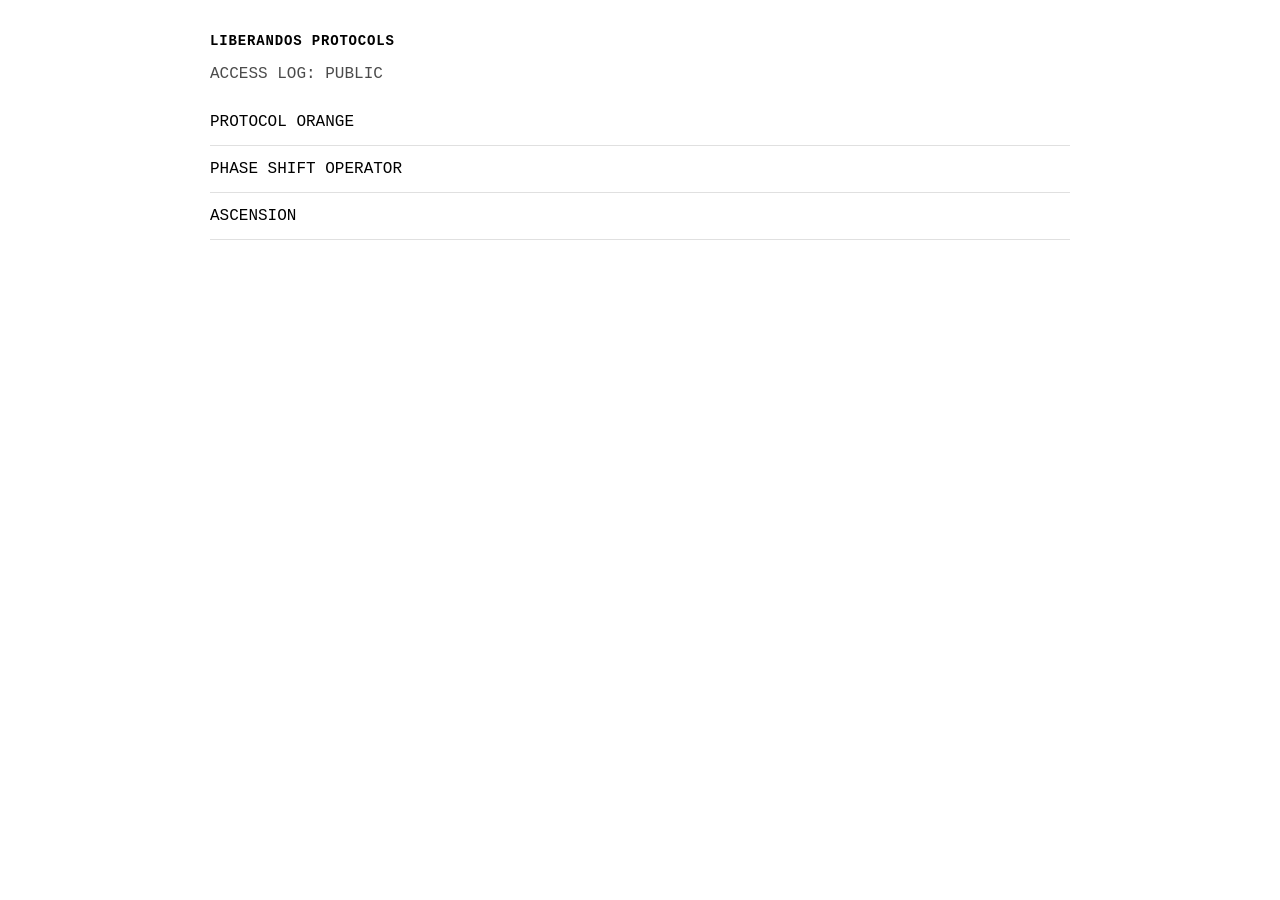
==== index.html @ bb80dd3f "Add files via upload" ====
<!doctype html>
<html lang="en">
  <head>
    <meta charset="utf-8" />
    <meta name="viewport" content="width=device-width,initial-scale=1" />
    <title>PROTOCOLS</title>
    <style>
      body { margin:0; font-family: system-ui, -apple-system, Segoe UI, Roboto, sans-serif; }
      .wrap { max-width: 860px; margin: 0 auto; padding: 24px; }
      h1 { letter-spacing: 0.06em; font-size: 14px; font-weight: 700; }
      a { display:block; padding: 14px 0; text-decoration:none; color: inherit; border-bottom: 1px solid rgba(0,0,0,0.12); }
      .mono { font-family: ui-monospace, SFMono-Regular, Menlo, Monaco, Consolas, "Liberation Mono", monospace; }
      .muted { opacity: 0.7; }
    </style>
  </head>
  <body>
    <main class="wrap">
      <h1 class="mono">LIBERANDOS PROTOCOLS</h1>
      <p class="mono muted">ACCESS LOG: PUBLIC</p>

      <a class="mono" href="./orange/">PROTOCOL ORANGE</a>
      <a class="mono" href="./phase/">PHASE SHIFT OPERATOR</a>
      <a class="mono" href="./ascension/">ASCENSION</a>
    </main>
  </body>
</html>
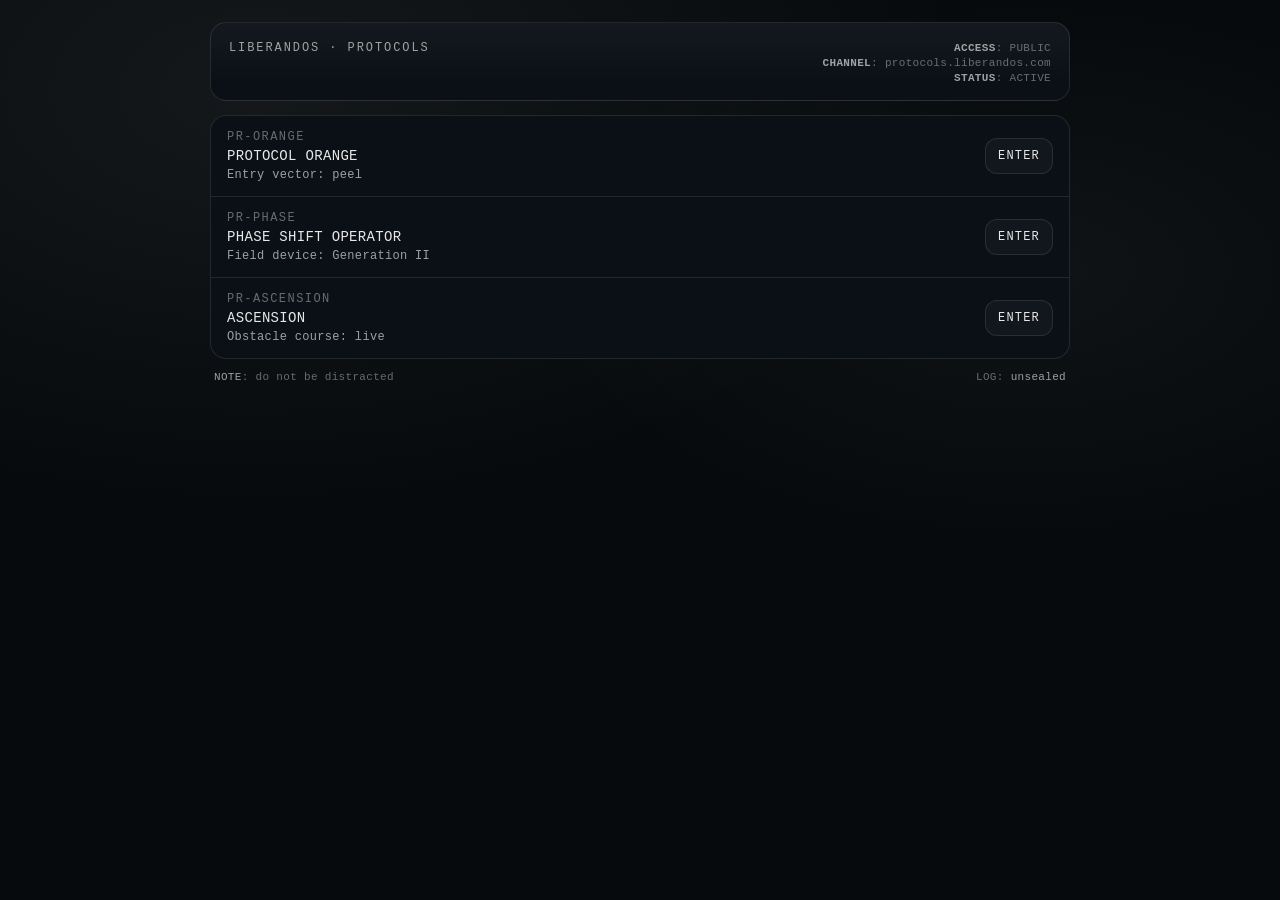
==== commit a2aa8cf5: "Update index.html" ====
--- a/index.html
+++ b/index.html
@@ -3,24 +3,169 @@
   <head>
     <meta charset="utf-8" />
     <meta name="viewport" content="width=device-width,initial-scale=1" />
-    <title>PROTOCOLS</title>
+    <title>LIBERANDOS · PROTOCOLS</title>
+    <meta name="robots" content="noindex,nofollow" />
     <style>
-      body { margin:0; font-family: system-ui, -apple-system, Segoe UI, Roboto, sans-serif; }
-      .wrap { max-width: 860px; margin: 0 auto; padding: 24px; }
-      h1 { letter-spacing: 0.06em; font-size: 14px; font-weight: 700; }
-      a { display:block; padding: 14px 0; text-decoration:none; color: inherit; border-bottom: 1px solid rgba(0,0,0,0.12); }
-      .mono { font-family: ui-monospace, SFMono-Regular, Menlo, Monaco, Consolas, "Liberation Mono", monospace; }
-      .muted { opacity: 0.7; }
+      :root{
+        --bg:#070A0D;
+        --panel:#0B1016;
+        --line:rgba(255,255,255,.10);
+        --text:rgba(255,255,255,.90);
+        --muted:rgba(255,255,255,.60);
+        --faint:rgba(255,255,255,.38);
+        --accent:rgba(255,255,255,.90);
+      }
+      html,body{height:100%;}
+      body{
+        margin:0;
+        background: radial-gradient(1200px 700px at 20% 10%, rgba(255,255,255,.06), transparent 60%),
+                    radial-gradient(900px 500px at 80% 30%, rgba(255,255,255,.04), transparent 55%),
+                    var(--bg);
+        color:var(--text);
+        font-family: ui-monospace, SFMono-Regular, Menlo, Monaco, Consolas, "Liberation Mono", monospace;
+        letter-spacing:.02em;
+      }
+      .wrap{
+        max-width: 860px;
+        margin: 0 auto;
+        padding: 22px;
+      }
+      .header{
+        display:flex;
+        align-items:flex-start;
+        justify-content:space-between;
+        gap:16px;
+        border:1px solid var(--line);
+        background: linear-gradient(180deg, rgba(255,255,255,.04), transparent 75%), var(--panel);
+        border-radius: 16px;
+        padding: 18px 18px 14px;
+      }
+      .title{
+        margin:0;
+        font-size: 12px;
+        text-transform: uppercase;
+        letter-spacing: .16em;
+        color:var(--muted);
+      }
+      .stamp{
+        text-align:right;
+        font-size: 11px;
+        color:var(--faint);
+        line-height:1.35;
+        user-select:none;
+      }
+      .stamp b{ color: var(--muted); font-weight:600; }
+      .grid{
+        margin-top: 14px;
+        border:1px solid var(--line);
+        border-radius: 16px;
+        overflow:hidden;
+        background: var(--panel);
+      }
+      .row{
+        display:flex;
+        align-items:center;
+        justify-content:space-between;
+        gap:14px;
+        padding: 14px 16px;
+        border-top:1px solid var(--line);
+      }
+      .row:first-child{ border-top:none; }
+      .left{
+        display:flex;
+        flex-direction:column;
+        gap:4px;
+        min-width:0;
+      }
+      .code{
+        font-size: 12px;
+        color:var(--faint);
+        text-transform:uppercase;
+        letter-spacing:.12em;
+        white-space:nowrap;
+      }
+      .name{
+        font-size: 14px;
+        color:var(--text);
+        white-space:nowrap;
+        overflow:hidden;
+        text-overflow:ellipsis;
+      }
+      .meta{
+        font-size: 12px;
+        color:var(--muted);
+      }
+      a.launch{
+        flex: 0 0 auto;
+        text-decoration:none;
+        color: var(--accent);
+        border:1px solid var(--line);
+        padding: 10px 12px;
+        border-radius: 12px;
+        font-size: 12px;
+        letter-spacing:.10em;
+        text-transform:uppercase;
+        background: rgba(255,255,255,.03);
+      }
+      a.launch:hover{ background: rgba(255,255,255,.06); }
+      .footer{
+        margin-top: 12px;
+        display:flex;
+        justify-content:space-between;
+        gap:12px;
+        color:var(--faint);
+        font-size: 11px;
+        padding: 0 4px;
+      }
+      .footer .muted{ color:var(--muted); }
     </style>
   </head>
   <body>
     <main class="wrap">
-      <h1 class="mono">LIBERANDOS PROTOCOLS</h1>
-      <p class="mono muted">ACCESS LOG: PUBLIC</p>
+      <section class="header">
+        <div>
+          <p class="title">LIBERANDOS · PROTOCOLS</p>
+        </div>
+        <div class="stamp">
+          <div><b>ACCESS</b>: PUBLIC</div>
+          <div><b>CHANNEL</b>: protocols.liberandos.com</div>
+          <div><b>STATUS</b>: ACTIVE</div>
+        </div>
+      </section>
 
-      <a class="mono" href="./orange/">PROTOCOL ORANGE</a>
-      <a class="mono" href="./phase/">PHASE SHIFT OPERATOR</a>
-      <a class="mono" href="./ascension/">ASCENSION</a>
+      <section class="grid" aria-label="Protocol Index">
+        <div class="row">
+          <div class="left">
+            <div class="code">PR-ORANGE</div>
+            <div class="name">PROTOCOL ORANGE</div>
+            <div class="meta">Entry vector: peel</div>
+          </div>
+          <a class="launch" href="./orange/">Enter</a>
+        </div>
+
+        <div class="row">
+          <div class="left">
+            <div class="code">PR-PHASE</div>
+            <div class="name">PHASE SHIFT OPERATOR</div>
+            <div class="meta">Field device: Generation II</div>
+          </div>
+          <a class="launch" href="./phase/">Enter</a>
+        </div>
+
+        <div class="row">
+          <div class="left">
+            <div class="code">PR-ASCENSION</div>
+            <div class="name">ASCENSION</div>
+            <div class="meta">Obstacle course: live</div>
+          </div>
+          <a class="launch" href="./ascension/">Enter</a>
+        </div>
+      </section>
+
+      <section class="footer">
+        <div><span class="muted">NOTE</span>: do not be distracted</div>
+        <div>LOG: <span class="muted">unsealed</span></div>
+      </section>
     </main>
   </body>
 </html>
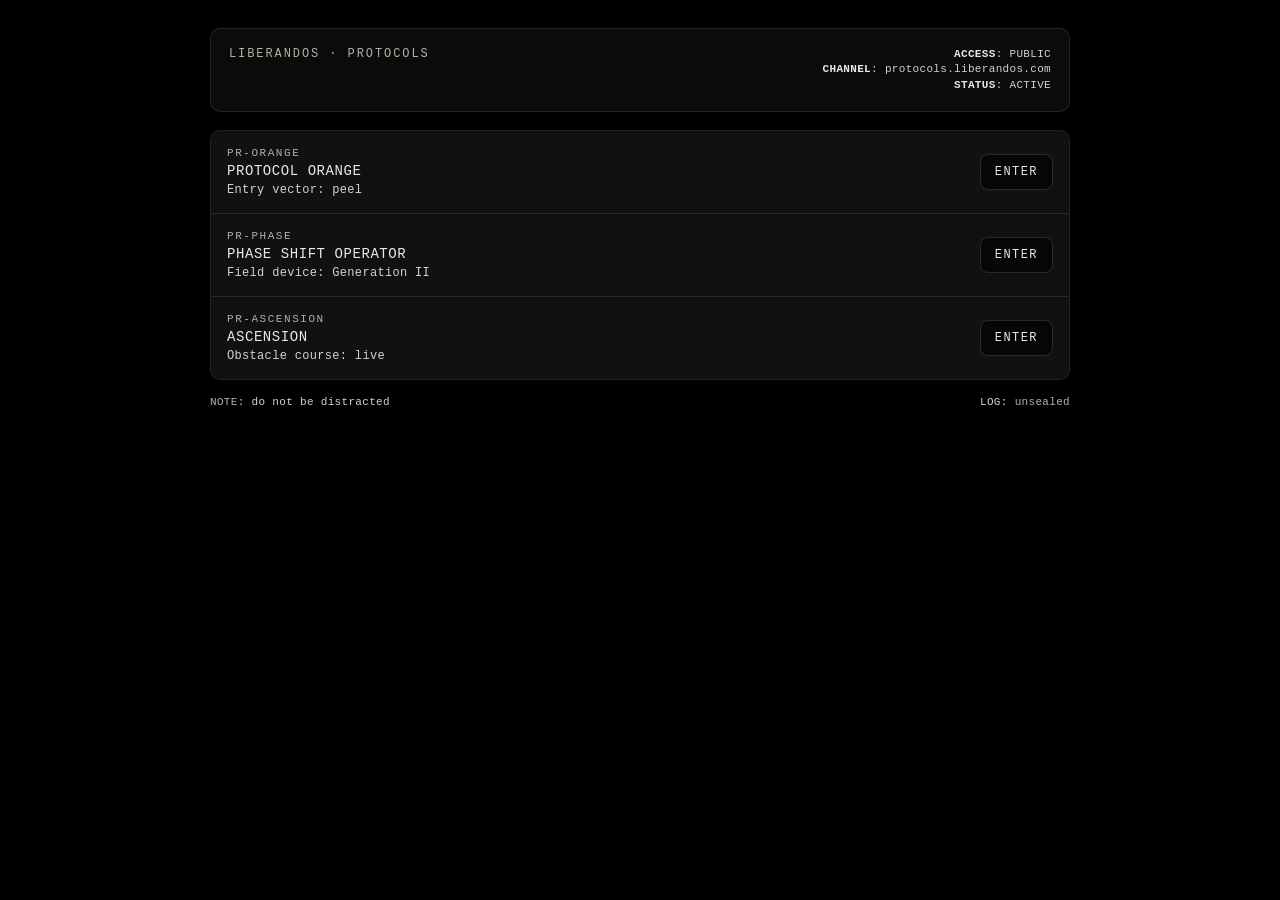
==== commit 8878b49c: "change colors" ====
--- a/index.html
+++ b/index.html
@@ -6,119 +6,150 @@
     <title>LIBERANDOS · PROTOCOLS</title>
     <meta name="robots" content="noindex,nofollow" />
     <style>
-      :root{
-        --bg:#070A0D;
-        --panel:#0B1016;
-        --line:rgba(255,255,255,.10);
-        --text:rgba(255,255,255,.90);
-        --muted:rgba(255,255,255,.60);
-        --faint:rgba(255,255,255,.38);
-        --accent:rgba(255,255,255,.90);
-      }
-      html,body{height:100%;}
-      body{
-        margin:0;
-        background: radial-gradient(1200px 700px at 20% 10%, rgba(255,255,255,.06), transparent 60%),
-                    radial-gradient(900px 500px at 80% 30%, rgba(255,255,255,.04), transparent 55%),
-                    var(--bg);
-        color:var(--text);
-        font-family: ui-monospace, SFMono-Regular, Menlo, Monaco, Consolas, "Liberation Mono", monospace;
-        letter-spacing:.02em;
-      }
-      .wrap{
-        max-width: 860px;
-        margin: 0 auto;
-        padding: 22px;
-      }
-      .header{
-        display:flex;
-        align-items:flex-start;
-        justify-content:space-between;
-        gap:16px;
-        border:1px solid var(--line);
-        background: linear-gradient(180deg, rgba(255,255,255,.04), transparent 75%), var(--panel);
-        border-radius: 16px;
-        padding: 18px 18px 14px;
-      }
-      .title{
-        margin:0;
-        font-size: 12px;
-        text-transform: uppercase;
-        letter-spacing: .16em;
-        color:var(--muted);
-      }
-      .stamp{
-        text-align:right;
-        font-size: 11px;
-        color:var(--faint);
-        line-height:1.35;
-        user-select:none;
-      }
-      .stamp b{ color: var(--muted); font-weight:600; }
-      .grid{
-        margin-top: 14px;
-        border:1px solid var(--line);
-        border-radius: 16px;
-        overflow:hidden;
-        background: var(--panel);
-      }
-      .row{
-        display:flex;
-        align-items:center;
-        justify-content:space-between;
-        gap:14px;
-        padding: 14px 16px;
-        border-top:1px solid var(--line);
-      }
-      .row:first-child{ border-top:none; }
-      .left{
-        display:flex;
-        flex-direction:column;
-        gap:4px;
-        min-width:0;
-      }
-      .code{
-        font-size: 12px;
-        color:var(--faint);
-        text-transform:uppercase;
-        letter-spacing:.12em;
-        white-space:nowrap;
-      }
-      .name{
-        font-size: 14px;
-        color:var(--text);
-        white-space:nowrap;
-        overflow:hidden;
-        text-overflow:ellipsis;
-      }
-      .meta{
-        font-size: 12px;
-        color:var(--muted);
-      }
-      a.launch{
-        flex: 0 0 auto;
-        text-decoration:none;
-        color: var(--accent);
-        border:1px solid var(--line);
-        padding: 10px 12px;
-        border-radius: 12px;
-        font-size: 12px;
-        letter-spacing:.10em;
-        text-transform:uppercase;
-        background: rgba(255,255,255,.03);
-      }
-      a.launch:hover{ background: rgba(255,255,255,.06); }
-      .footer{
-        margin-top: 12px;
-        display:flex;
-        justify-content:space-between;
-        gap:12px;
-        color:var(--faint);
-        font-size: 11px;
-        padding: 0 4px;
-      }
-      .footer .muted{ color:var(--muted); }
-    </style>
+  :root{
+    --bg:#000000;
+    --panel:#0b0b0b;
+    --panel-2:#111111;
+    --button:#060606;
+    --text:#ece8e1;
+    --muted:#d7d1c8;
+    --soft:#b8afa2;
+    --line:rgba(255,255,255,0.10);
+    --line-strong:rgba(255,255,255,0.14);
+    --max:860px;
+  }
+
+  *{ box-sizing:border-box; }
+
+  html{
+    -webkit-font-smoothing: antialiased;
+    -moz-osx-font-smoothing: grayscale;
+    text-rendering: optimizeLegibility;
+  }
+
+  body{
+    margin:0;
+    background:var(--bg);
+    color:var(--text);
+    font-family: ui-monospace, SFMono-Regular, Menlo, Monaco, Consolas, "Liberation Mono", monospace;
+    letter-spacing:0.02em;
+    font-size:1rem;
+  }
+
+  .wrap{
+    width:min(calc(100% - 32px), var(--max));
+    margin:0 auto;
+    padding:28px 0 60px;
+  }
+
+  .header{
+    border:1px solid var(--line);
+    background:var(--panel);
+    padding:18px;
+    display:flex;
+    justify-content:space-between;
+    align-items:flex-start;
+    gap:16px;
+    border-radius:10px;
+  }
+
+  .title{
+    margin:0;
+    font-size:12px;
+    letter-spacing:0.16em;
+    text-transform:uppercase;
+    color:var(--soft);
+  }
+
+  .stamp{
+    text-align:right;
+    font-size:11px;
+    color:var(--muted);
+    line-height:1.4;
+  }
+
+  .stamp b{
+    color:var(--text);
+    font-weight:600;
+  }
+
+  .grid{
+    margin-top:18px;
+    border:1px solid var(--line);
+    background:var(--panel);
+    border-radius:10px;
+    overflow:hidden;
+  }
+
+  .row{
+    display:flex;
+    justify-content:space-between;
+    align-items:center;
+    gap:16px;
+    padding:16px;
+    border-top:1px solid var(--line);
+    background:var(--panel-2);
+    border-radius:0;
+  }
+
+  .row:first-child{
+    border-top:none;
+  }
+
+  .left{
+    display:flex;
+    flex-direction:column;
+    gap:4px;
+    min-width:0;
+  }
+
+  .code{
+    font-size:11px;
+    letter-spacing:0.14em;
+    text-transform:uppercase;
+    color:var(--soft);
+  }
+
+  .name{
+    font-size:14px;
+    letter-spacing:0.04em;
+    color:var(--text);
+  }
+
+  .meta{
+    font-size:12px;
+    color:var(--muted);
+  }
+
+  a.launch{
+    text-decoration:none;
+    border:1px solid var(--line-strong);
+    background:var(--button);
+    padding:10px 14px;
+    font-size:12px;
+    letter-spacing:0.12em;
+    text-transform:uppercase;
+    color:var(--text);
+    flex:0 0 auto;
+    border-radius:8px;
+  }
+
+  a.launch:hover{
+    opacity:0.82;
+  }
+
+  .footer{
+    margin-top:16px;
+    display:flex;
+    justify-content:space-between;
+    font-size:11px;
+    color:var(--muted);
+  }
+
+  .muted{
+    color:var(--soft);
+  }
+</style>
   </head>
   <body>
     <main class="wrap">
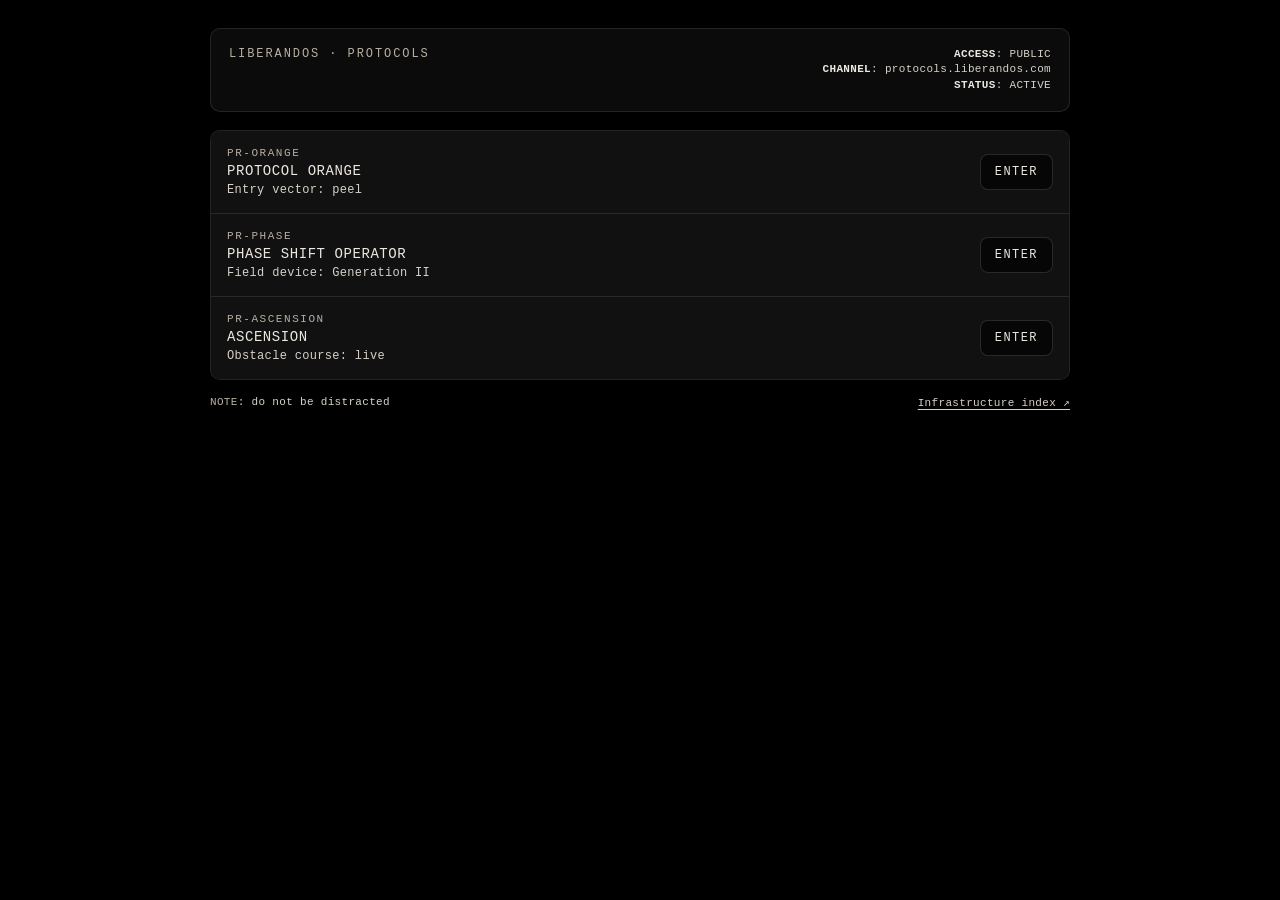
==== commit 42c91a25: "Add public Liberandos infrastructure directory" ====
--- a/index.html
+++ b/index.html
@@ -3,8 +3,12 @@
   <head>
     <meta charset="utf-8" />
     <meta name="viewport" content="width=device-width,initial-scale=1" />
-    <title>LIBERANDOS · PROTOCOLS</title>
-    <meta name="robots" content="noindex,nofollow" />
+    <title>Protocols | Liberandos</title>
+    <meta property="og:title" content="Protocols | Liberandos" />
+    <meta property="og:description" content="Access: public. Channel: protocols.liberandos.com. Do not be distracted." />
+    <meta property="og:url" content="https://protocols.liberandos.com/" />
+    <meta property="og:site_name" content="Liberandos" />
+    <meta property="og:type" content="website" />
     <style>
   :root{
     --bg:#000000;
@@ -195,7 +199,7 @@
 
       <section class="footer">
         <div><span class="muted">NOTE</span>: do not be distracted</div>
-        <div>LOG: <span class="muted">unsealed</span></div>
+        <div><a href="./infrastructure/" style="color:var(--muted);text-underline-offset:3px">Infrastructure index ↗</a></div>
       </section>
     </main>
   </body>
